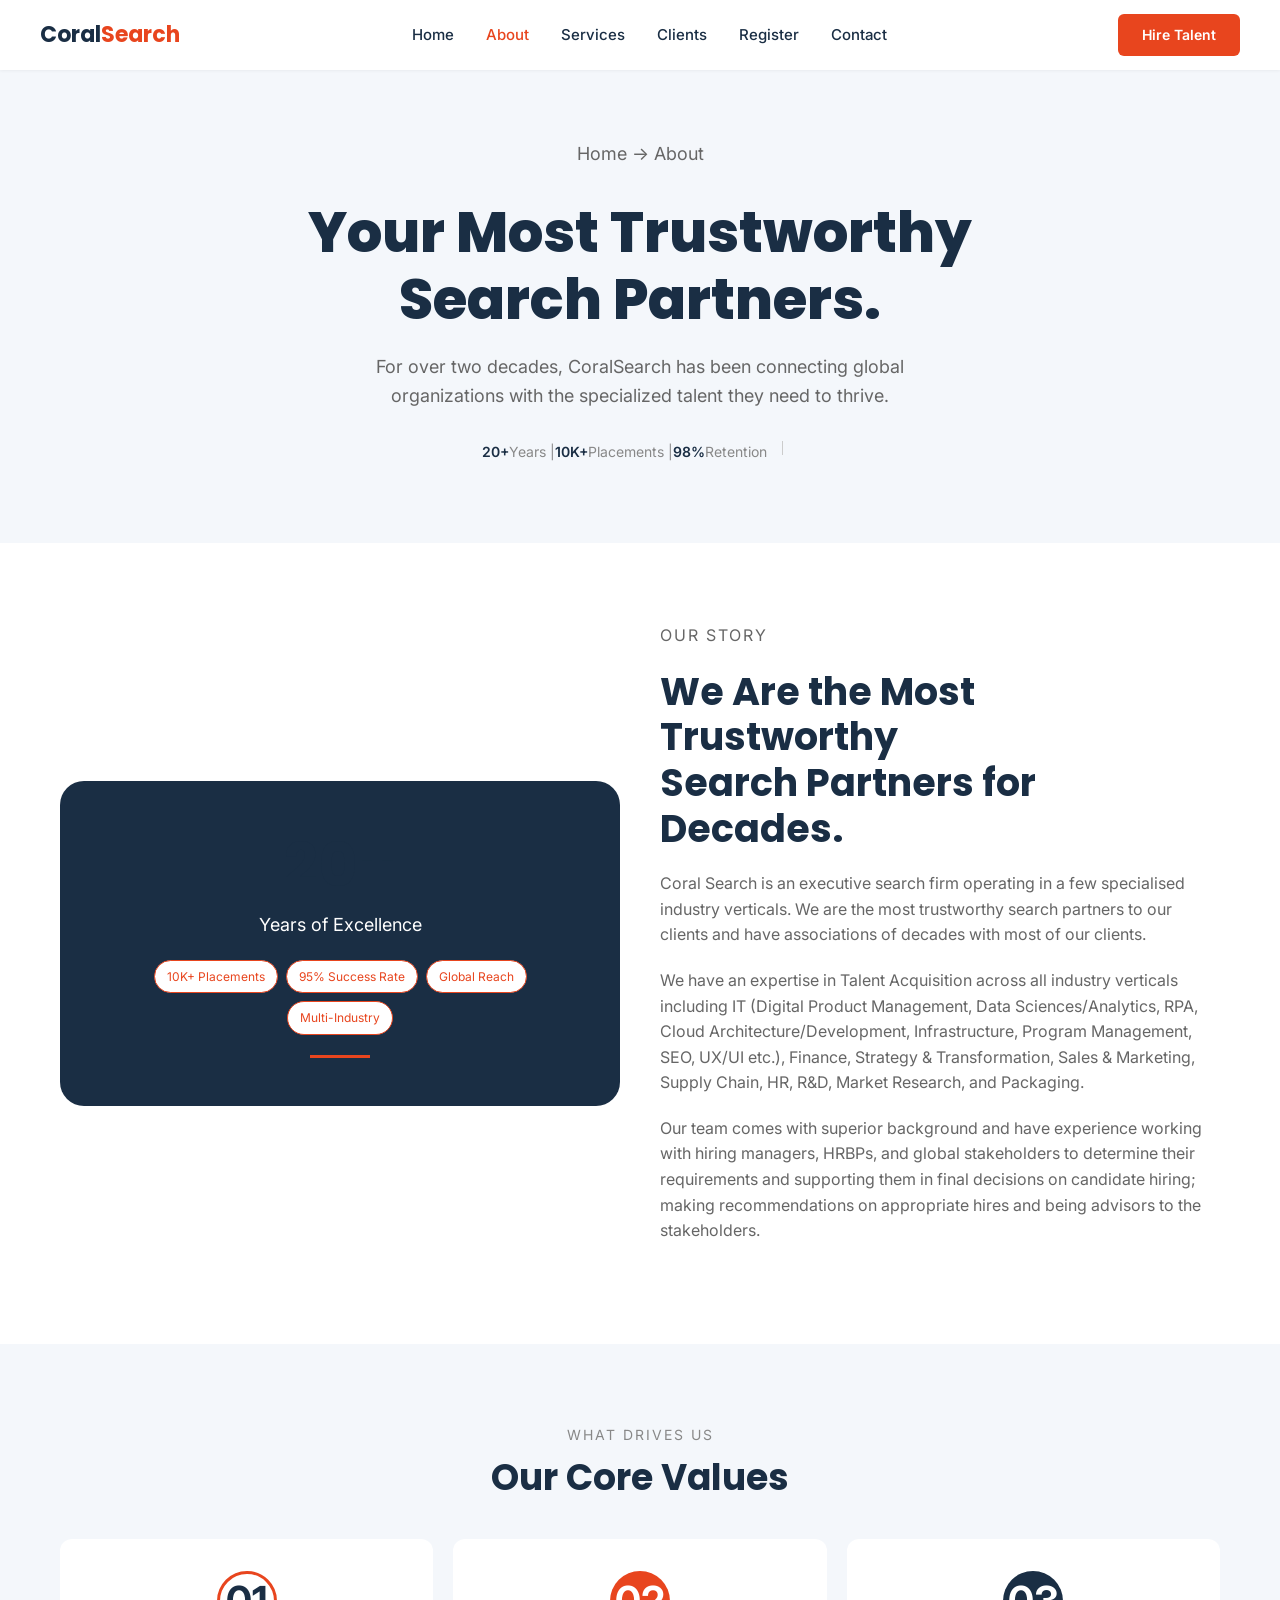
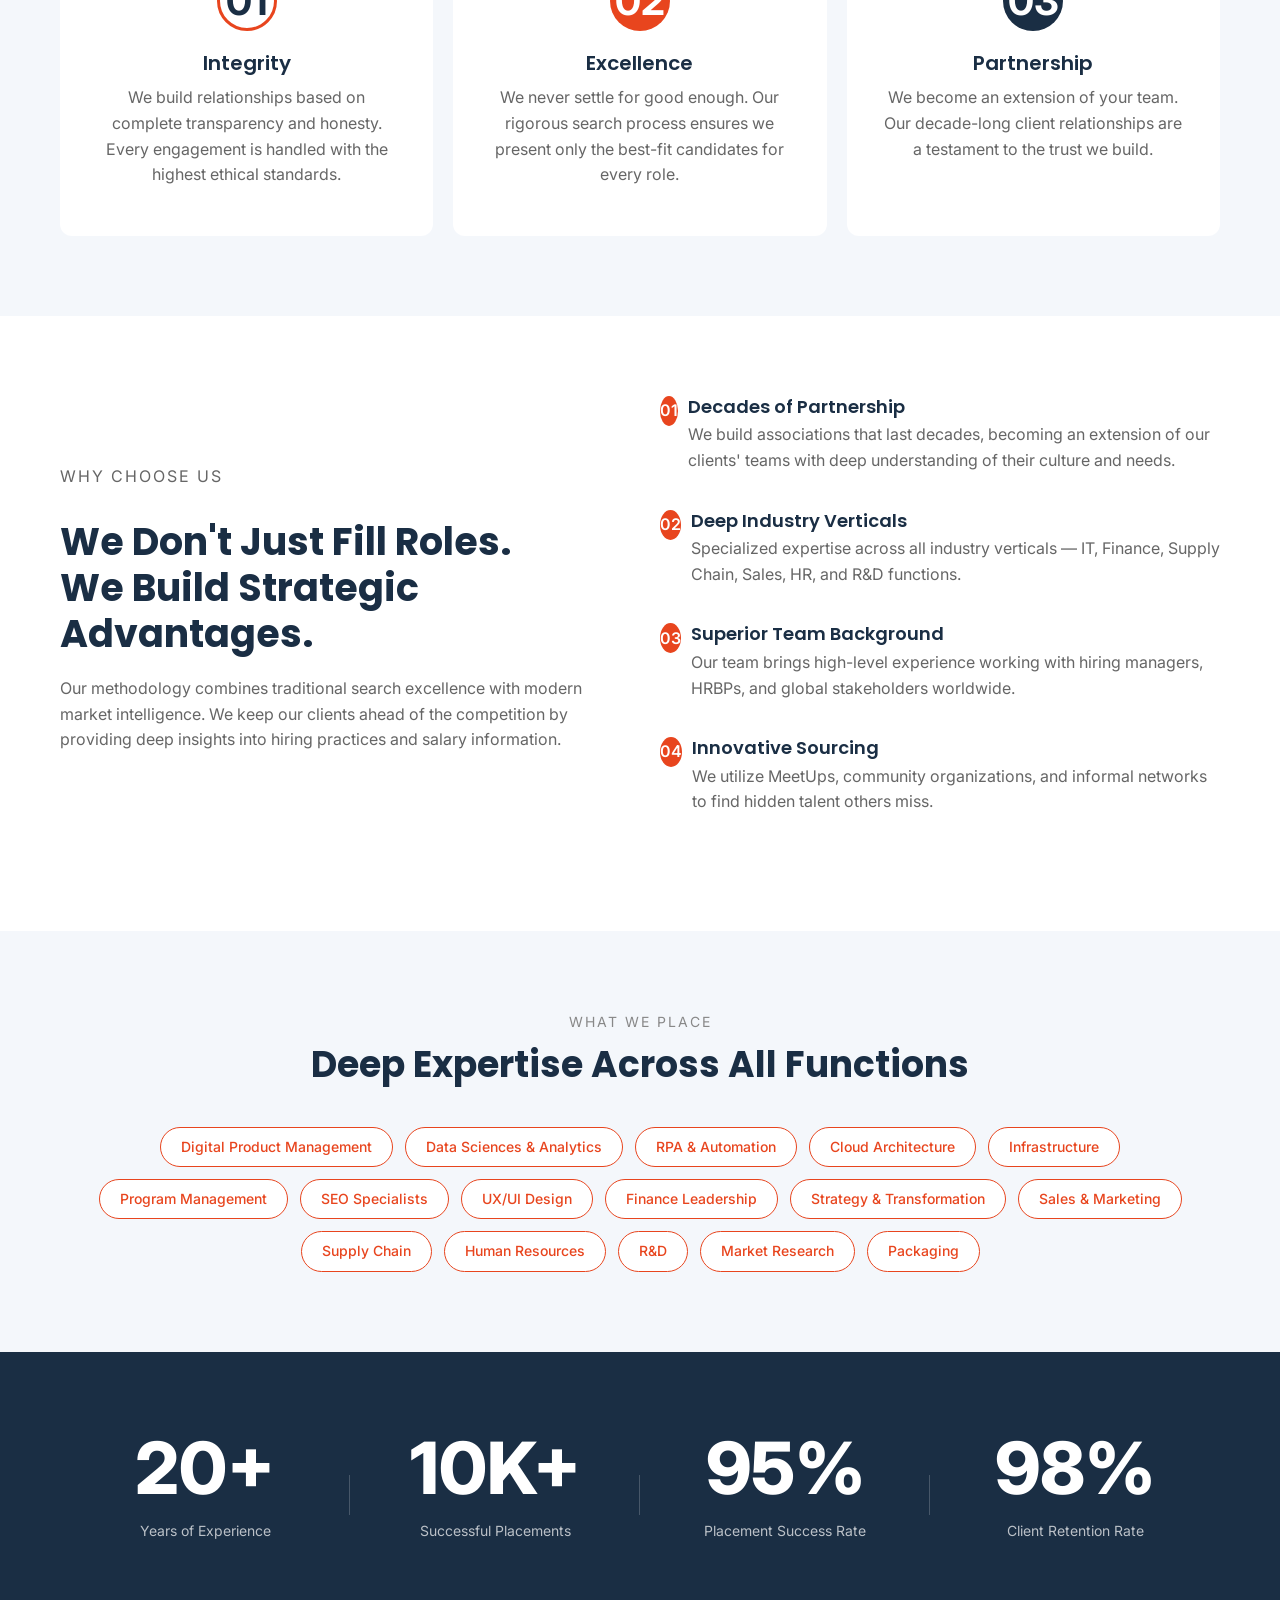
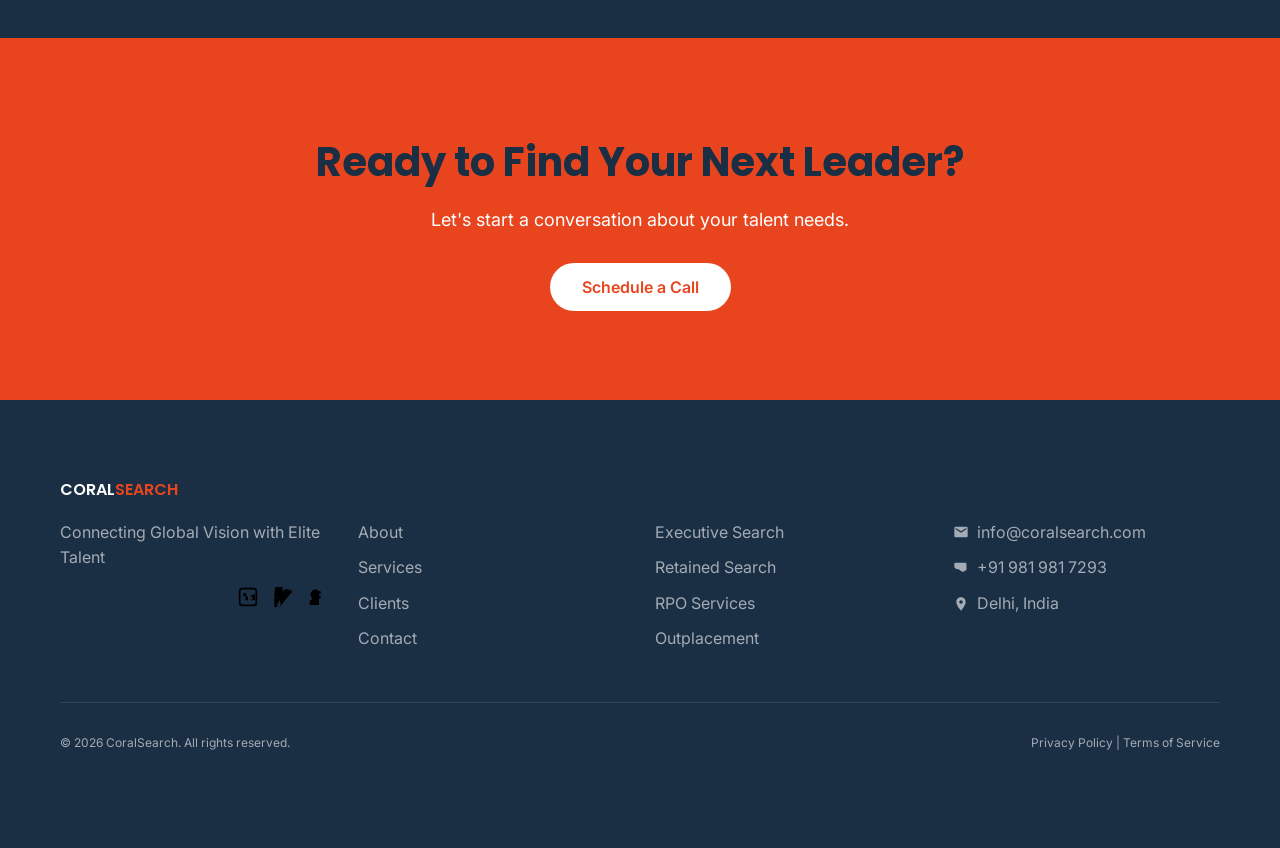
==== about.html @ 14ce647b "all pages complete" ====
<!DOCTYPE html>
<html lang="en">
<head>
  <meta charset="UTF-8">
  <meta name="viewport" content="width=device-width, initial-scale=1.0">
  <title>About Us | CoralSearch Executive Search</title>
  <meta name="description" content="Learn about CoralSearch — a premier executive search firm with 20+ years of experience connecting global organizations with elite talent.">

  <link rel="preconnect" href="https://fonts.googleapis.com">
  <link rel="preconnect" href="https://fonts.gstatic.com" crossorigin>
  <link href="https://fonts.googleapis.com/css2?family=Inter:wght@400;500;600&family=Poppins:wght@600;700&display=swap" rel="stylesheet">
  <link rel="stylesheet" href="assets/css/global.css">
  <link rel="stylesheet" href="assets/css/nav.css">

  <style>
    /* General Styles */
    body {
      font-family: 'Inter', sans-serif;
      color: #333;
      line-height: 1.6;
    }

    .container {
      max-width: 1200px;
      margin: 0 auto;
      padding: 0 20px;
    }

    /* Page Hero Styles */
    .page-hero {
      background-color: #F4F7FB;
      padding-top: 140px;
      padding-bottom: 80px;
      text-align: center;
    }

    .page-hero-breadcrumb {
      font-size: 14px;
      color: #888;
      margin-bottom: 20px;
    }

    .page-hero h1 {
      font-size: 56px;
      font-weight: 800;
      color: #1A2E44;
      margin-bottom: 20px;
      font-family: 'Poppins', sans-serif;
    }

    .page-hero p {
      font-size: 18px;
      color: #666;
      max-width: 600px;
      margin: 0 auto 30px;
    }

    .page-hero-stats {
      display: flex;
      justify-content: center;
      font-size: 14px;
      color: #888;
    }

    .page-hero-stats span {
      color: #1A2E44;
      font-weight: 600;
    }

    .page-hero-stats::before,
    .page-hero-stats::after {
      content: "";
      display: inline-block;
      width: 1px;
      height: 14px;
      background-color: #ccc;
      margin: 0 15px;
    }

    .page-hero-stats::before {
      content: none;
    }

    /* Our Story Section */
    .our-story-section {
      background-color: #fff;
      padding: 80px 0;
    }

    .our-story-grid {
      display: grid;
      grid-template-columns: 1fr 1fr;
      gap: 40px;
      align-items: center;
    }

    .our-story-visual-box {
      background-color: #1A2E44;
      border-radius: 24px;
      padding: 48px;
      color: #fff;
      text-align: center;
    }

    .our-story-visual-box h3 {
      font-size: 60px;
      font-weight: 700;
      margin-bottom: 10px;
    }

    .our-story-visual-box p {
      font-size: 18px;
      margin-bottom: 20px;
    }

    .our-story-stat-pills {
      display: flex;
      flex-wrap: wrap;
      gap: 8px;
      justify-content: center;
      margin-bottom: 20px;
    }

    .our-story-stat-pills span {
      background-color: #fff;
      border: 1px solid #E8451E;
      color: #E8451E;
      padding: 6px 12px;
      border-radius: 9999px;
      font-size: 12px;
    }

    .our-story-visual-box .accent-line {
      width: 60px;
      height: 3px;
      background-color: #E8451E;
      margin: 0 auto;
    }

    .our-story-text {
      text-align: left;
    }

    .our-story-text-label {
      font-size: 14px;
      color: #888;
      text-transform: uppercase;
      letter-spacing: 2px;
      margin-bottom: 10px;
    }

    .our-story-text h2 {
      font-size: 38px;
      font-weight: 700;
      color: #1A2E44;
      margin-bottom: 20px;
      font-family: 'Poppins', sans-serif;
    }

    .our-story-text p {
      font-size: 16px;
      color: #666;
      margin-bottom: 20px;
    }

    /* Our Values Section */
    .our-values-section {
      background-color: #F4F7FB;
      padding: 80px 0;
    }

    .our-values-label {
      font-size: 14px;
      color: #888;
      text-transform: uppercase;
      letter-spacing: 2px;
      margin-bottom: 10px;
      text-align: center;
    }

    .our-values-section h2 {
      font-size: 36px;
      font-weight: 700;
      color: #1A2E44;
      margin-bottom: 40px;
      text-align: center;
      font-family: 'Poppins', sans-serif;
    }

    .our-values-grid {
      display: grid;
      grid-template-columns: repeat(3, 1fr);
      gap: 20px;
    }

    .value-card {
      background-color: #fff;
      border-radius: 12px;
      padding: 32px;
      text-align: center;
      transition: border-left 0.2s ease, box-shadow 0.2s ease, transform 0.2s ease;
    }

    .value-card:hover {
      border-left: 3px solid #E8451E;
      box-shadow: 0 4px 8px rgba(0, 0, 0, 0.05);
      transform: translateY(-4px);
    }

    .value-card-icon {
      width: 60px;
      height: 60px;
      border-radius: 50%;
      margin: 0 auto 20px;
      font-size: 40px;
      font-weight: 700;
      display: flex;
      justify-content: center;
      align-items: center;
    }

    .value-card-icon.coral-border {
      border: 3px solid #E8451E;
      color: #1A2E44;
    }

    .value-card-icon.coral-bg {
      background-color: #E8451E;
      color: #fff;
    }

    .value-card-icon.navy-bg {
      background-color: #1A2E44;
      color: #fff;
    }

    .value-card h3 {
      font-size: 20px;
      color: #1A2E44;
      margin-bottom: 10px;
    }

    .value-card p {
      font-size: 16px;
      color: #666;
    }

    /* Why CoralSearch Section */
    .why-coralsearch-section {
      background-color: #fff;
      padding: 80px 0;
    }

    .why-coralsearch-grid {
      display: grid;
      grid-template-columns: 1fr 1fr;
      gap: 40px;
      align-items: center;
    }

    .why-coralsearch-left {
      text-align: left;
    }

    .why-coralsearch-left-label {
      font-size: 14px;
      color: #888;
      text-transform: uppercase;
      letter-spacing: 2px;
      margin-bottom: 10px;
    }

    .why-coralsearch-left h2 {
      font-size: 38px;
      font-weight: 700;
      color: #1A2E44;
      margin-bottom: 20px;
      font-family: 'Poppins', sans-serif;
    }

    .why-coralsearch-left p {
      font-size: 16px;
      color: #666;
      margin-bottom: 30px;
    }

    .why-coralsearch-right {
      text-align: left;
    }

    .why-coralsearch-point {
      display: flex;
      margin-bottom: 20px;
    }

    .why-coralsearch-point-icon {
      width: 30px;
      height: 30px;
      border-radius: 50%;
      background-color: #E8451E;
      color: #fff;
      font-size: 16px;
      font-weight: 600;
      display: flex;
      justify-content: center;
      align-items: center;
      margin-right: 10px;
    }

    .why-coralsearch-point h3 {
      font-size: 18px;
      color: #1A2E44;
      margin-bottom: 5px;
    }

    .why-coralsearch-point p {
      font-size: 16px;
      color: #666;
    }

    /* Expertise Areas Section */
    .expertise-areas-section {
      background-color: #F4F7FB;
      padding: 80px 0;
      text-align: center;
    }

    .expertise-areas-label {
      font-size: 14px;
      color: #888;
      text-transform: uppercase;
      letter-spacing: 2px;
      margin-bottom: 10px;
    }

    .expertise-areas-section h2 {
      font-size: 36px;
      font-weight: 700;
      color: #1A2E44;
      margin-bottom: 40px;
      font-family: 'Poppins', sans-serif;
    }

    .expertise-areas-tags {
      display: flex;
      flex-wrap: wrap;
      justify-content: center;
      gap: 12px;
    }

    .expertise-tag {
      background-color: #fff;
      border: 1px solid #E8451E;
      color: #E8451E;
      padding: 8px 20px;
      border-radius: 999px;
      font-size: 14px;
      font-weight: 500;
      transition: background-color 0.2s ease, color 0.2s ease;
    }

    .expertise-tag:hover {
      background-color: #E8451E;
      color: #fff;
    }

    /* Stats Banner Section */
    .stats-banner-section {
      background-color: #1A2E44;
      color: #fff;
      padding: 80px 0;
      text-align: center;
    }

    .stats-banner-grid {
      display: flex;
      justify-content: space-around;
      align-items: center;
    }

    .stats-banner-grid > div {
      flex: 1;
      text-align: center;
      position: relative;
    }

    .stats-banner-grid > div:not(:last-child)::after {
      content: "";
      position: absolute;
      top: 50%;
      right: 0;
      transform: translateY(-50%);
      width: 1px;
      height: 40px;
      background-color: rgba(255, 255, 255, 0.2);
    }

    .stats-banner-number {
      font-size: 72px;
      font-weight: 800;
      line-height: 1;
    }

    .stats-banner-label {
      font-size: 14px;
      opacity: 0.7;
    }

    /* CTA Section */
    .cta-section {
      background-color: #E8451E;
      color: #fff;
      padding: 100px 0;
      text-align: center;
    }

    .cta-section h2 {
      font-size: 40px;
      font-weight: 700;
      margin-bottom: 20px;
      font-family: 'Poppins', sans-serif;
    }

    .cta-section p {
      font-size: 18px;
      margin-bottom: 40px;
    }

    .cta-section a {
      background-color: #fff;
      color: #E8451E;
      padding: 14px 32px;
      border-radius: 9999px;
      font-weight: 600;
      text-decoration: none;
      transition: background-color 0.2s ease, color 0.2s ease;
    }

    .cta-section a:hover {
      background-color: #f0f0f0;
    }

    /* Footer Styles */
    .site-footer {
      background-color: #1A2E44;
      color: #fff;
      padding: 80px 0;
    }

    .footer-grid {
      display: grid;
      grid-template-columns: repeat(4, 1fr);
      gap: 30px;
    }

    .footer-col h3 {
      font-size: 16px;
      font-weight: 600;
      text-transform: uppercase;
      margin-bottom: 20px;
    }

    .footer-col ul {
      list-style: none;
      padding: 0;
    }

    .footer-col li {
      margin-bottom: 10px;
    }

    .footer-col a {
      color: rgba(255, 255, 255, 0.6);
      text-decoration: none;
      transition: color 0.2s ease;
    }

    .footer-col a:hover {
      color: #E8451E;
    }

    .footer-col p {
      color: rgba(255, 255, 255, 0.6);
    }

    .footer-col .contact-info {
      display: flex;
      align-items: center;
      margin-bottom: 10px;
    }

    .footer-col .contact-info svg {
      width: 16px;
      height: 16px;
      margin-right: 8px;
      fill: rgba(255, 255, 255, 0.6);
    }

    .footer-bottom {
      border-top: 1px solid rgba(255, 255, 255, 0.1);
      padding-top: 30px;
      margin-top: 40px;
      display: flex;
      justify-content: space-between;
      font-size: 12px;
      color: rgba(255, 255, 255, 0.6);
    }

    .footer-bottom a {
      color: rgba(255, 255, 255, 0.6);
      text-decoration: none;
      transition: color 0.2s ease;
    }

    .footer-bottom a:hover {
      color: #E8451E;
    }

    .social-icons {
      display: flex;
      justify-content: flex-end;
    }

    .social-icons a {
      margin-left: 15px;
      color: #fff;
      transition: color 0.2s ease;
    }

    .social-icons a:hover {
      color: #E8451E;
    }

    /* Responsive Styles */
    @media (max-width: 768px) {
      .page-hero h1 {
        font-size: 42px;
      }

      .our-story-grid {
        grid-template-columns: 1fr;
        text-align: center;
      }

      .our-values-grid {
        grid-template-columns: 1fr;
      }

      .why-coralsearch-grid {
        grid-template-columns: 1fr;
      }

      .footer-grid {
        grid-template-columns: 1fr;
      }

      .footer-bottom {
        flex-direction: column;
        text-align: center;
      }

      .social-icons {
        justify-content: center;
        margin-top: 20px;
      }
    }

    /* Utility Classes */
    .coral-text {
      color: #E8451E;
    }
  </style>
</head>
<body>

  <nav class="navbar">
    <a href="index.html" class="nav-logo">
      Coral<span>Search</span>
    </a>
    <button class="hamburger" aria-label="Toggle menu">
      <span></span><span></span><span></span>
    </button>
    <ul class="nav-links">
      <li><a href="index.html">Home</a></li>
      <li><a href="about.html" class="active">About</a></li>
      <li><a href="services.html">Services</a></li>
      <li><a href="clients.html">Clients</a></li>
      <li><a href="register.html">Register</a></li>
      <li><a href="contact.html">Contact</a></li>
    </ul>
    <a href="contact.html" class="nav-cta">Hire Talent</a>
  </nav>

  <section class="page-hero">
    <div class="container">
      <p class="page-hero-breadcrumb">Home → About</p>
      <h1>Your Most Trustworthy<br>Search Partners.</h1>
      <p>For over two decades, CoralSearch has been connecting global organizations with the specialized talent they need to thrive.</p>
      <div class="page-hero-stats">
        <span>20+</span> Years | <span>10K+</span> Placements | <span>98%</span> Retention
      </div>
    </div>
  </section>

  <section class="our-story-section">
    <div class="container">
      <div class="our-story-grid">
        <div class="our-story-visual-box">
          <h3>20+</h3>
          <p>Years of Excellence</p>
          <div class="our-story-stat-pills">
            <span>10K+ Placements</span>
            <span>95% Success Rate</span>
            <span>Global Reach</span>
            <span>Multi-Industry</span>
          </div>
          <div class="accent-line"></div>
        </div>
        <div class="our-story-text">
          <p class="our-story-text-label">Our Story</p>
          <h2>We Are the Most Trustworthy<br>Search Partners for Decades.</h2>
          <p>Coral Search is an executive search firm operating in a few specialised industry verticals. We are the most trustworthy search partners to our clients and have associations of decades with most of our clients.</p>
          <p>We have an expertise in Talent Acquisition across all industry verticals including IT (Digital Product Management, Data Sciences/Analytics, RPA, Cloud Architecture/Development, Infrastructure, Program Management, SEO, UX/UI etc.), Finance, Strategy & Transformation, Sales & Marketing, Supply Chain, HR, R&D, Market Research, and Packaging.</p>
          <p>Our team comes with superior background and have experience working with hiring managers, HRBPs, and global stakeholders to determine their requirements and supporting them in final decisions on candidate hiring; making recommendations on appropriate hires and being advisors to the stakeholders.</p>
        </div>
      </div>
    </div>
  </section>

  <section class="our-values-section">
    <div class="container">
      <p class="our-values-label">What Drives Us</p>
      <h2 style="font-family: 'Poppins', sans-serif;">Our Core Values</h2>
      <div class="our-values-grid">
        <div class="value-card">
          <div class="value-card-icon coral-border">01</div>
          <h3>Integrity</h3>
          <p>We build relationships based on complete transparency and honesty. Every engagement is handled with the highest ethical standards.</p>
        </div>
        <div class="value-card">
          <div class="value-card-icon coral-bg">02</div>
          <h3>Excellence</h3>
          <p>We never settle for good enough. Our rigorous search process ensures we present only the best-fit candidates for every role.</p>
        </div>
        <div class="value-card">
          <div class="value-card-icon navy-bg">03</div>
          <h3>Partnership</h3>
          <p>We become an extension of your team. Our decade-long client relationships are a testament to the trust we build.</p>
        </div>
      </div>
    </div>
  </section>

  <section class="why-coralsearch-section">
    <div class="container">
      <div class="why-coralsearch-grid">
        <div class="why-coralsearch-left">
          <p class="why-coralsearch-left-label">Why Choose Us</p>
          <h2 style="font-family: 'Poppins', sans-serif;">We Don't Just Fill Roles.<br>We Build Strategic Advantages.</h2>
          <p>Our methodology combines traditional search excellence with modern market intelligence. We keep our clients ahead of the competition by providing deep insights into hiring practices and salary information.</p>
        </div>
        <div class="why-coralsearch-right">
          <div class="why-coralsearch-point">
            <div class="why-coralsearch-point-icon">01</div>
            <div>
              <h3>Decades of Partnership</h3>
              <p>We build associations that last decades, becoming an extension of our clients' teams with deep understanding of their culture and needs.</p>
            </div>
          </div>
          <div class="why-coralsearch-point">
            <div class="why-coralsearch-point-icon">02</div>
            <div>
              <h3>Deep Industry Verticals</h3>
              <p>Specialized expertise across all industry verticals — IT, Finance, Supply Chain, Sales, HR, and R&D functions.</p>
            </div>
          </div>
          <div class="why-coralsearch-point">
            <div class="why-coralsearch-point-icon">03</div>
            <div>
              <h3>Superior Team Background</h3>
              <p>Our team brings high-level experience working with hiring managers, HRBPs, and global stakeholders worldwide.</p>
            </div>
          </div>
          <div class="why-coralsearch-point">
            <div class="why-coralsearch-point-icon">04</div>
            <div>
              <h3>Innovative Sourcing</h3>
              <p>We utilize MeetUps, community organizations, and informal networks to find hidden talent others miss.</p>
            </div>
          </div>
        </div>
      </div>
    </div>
  </section>

  <section class="expertise-areas-section">
    <div class="container">
      <p class="expertise-areas-label">What We Place</p>
      <h2 style="font-family: 'Poppins', sans-serif;">Deep Expertise Across All Functions</h2>
      <div class="expertise-areas-tags">
        <span class="expertise-tag">Digital Product Management</span>
        <span class="expertise-tag">Data Sciences & Analytics</span>
        <span class="expertise-tag">RPA & Automation</span>
        <span class="expertise-tag">Cloud Architecture</span>
        <span class="expertise-tag">Infrastructure</span>
        <span class="expertise-tag">Program Management</span>
        <span class="expertise-tag">SEO Specialists</span>
        <span class="expertise-tag">UX/UI Design</span>
        <span class="expertise-tag">Finance Leadership</span>
        <span class="expertise-tag">Strategy & Transformation</span>
        <span class="expertise-tag">Sales & Marketing</span>
        <span class="expertise-tag">Supply Chain</span>
        <span class="expertise-tag">Human Resources</span>
        <span class="expertise-tag">R&D</span>
        <span class="expertise-tag">Market Research</span>
        <span class="expertise-tag">Packaging</span>
      </div>
    </div>
  </section>

  <section class="stats-banner-section">
    <div class="container">
      <div class="stats-banner-grid">
        <div>
          <p class="stats-banner-number">20+</p>
          <p class="stats-banner-label">Years of Experience</p>
        </div>
        <div>
          <p class="stats-banner-number">10K+</p>
          <p class="stats-banner-label">Successful Placements</p>
        </div>
        <div>
          <p class="stats-banner-number">95%</p>
          <p class="stats-banner-label">Placement Success Rate</p>
        </div>
        <div>
          <p class="stats-banner-number">98%</p>
          <p class="stats-banner-label">Client Retention Rate</p>
        </div>
      </div>
    </div>
  </section>

  <section class="cta-section">
    <div class="container">
      <h2 style="font-family: 'Poppins', sans-serif;">Ready to Find Your Next Leader?</h2>
      <p>Let's start a conversation about your talent needs.</p>
      <a href="contact.html">Schedule a Call</a>
    </div>
  </section>

  <footer class="site-footer">
    <div class="container">
      <div class="footer-grid">
        <div class="footer-col">
          <h3 style="color: #fff;">
            Coral<span style="color: #E8451E;">Search</span>
          </h3>
          <p style="color: rgba(255, 255, 255, 0.6);">Connecting Global Vision with Elite Talent</p>
          <div class="social-icons">
            <a href="#" aria-label="LinkedIn"><svg xmlns="http://www.w3.org/2000/svg" viewBox="0 0 24 24" width="20" height="20"><path d="M19 3a2 2 0 0 1 2 2v14a2 2 0 0 1-2 2H5a2 2 0 0 1-2-2V5a2 2 0 0 1 2-2h14m0-2H5a4 4 0 0 0-4 4v14a4 4 0 0 0 4 4h14a4 4 0 0 0 4-4V5a4 4 0 0 0-4-4z"/><path d="M8 11a2 2 0 1 1 0-4 2 2 0 0 1 0 4zM12 16v-5H9v5h3zm4 0v-3c0-.53.22-.79.65-.79a.84.84 0 0 1 .73.79v3h3V9h-3v1c0-.56-.22-.79-.65-.79a.84.84 0 0 1-.73.79v5h-3z"/></svg></a>
            <a href="#" aria-label="Twitter"><svg xmlns="http://www.w3.org/2000/svg" viewBox="0 0 24 24" width="20" height="20"><path d="M23.643 4.937c-.835.37-1.732.62-2.675.733.962-.576 1.664-1.485 2.033-2.53-.936.555-1.956.959-3.026 1.175-.884-.945-2.164-1.542-3.59-1.542-2.672 0-4.867 2.195-4.867 4.866 0 .38.044.746.124 1.094-4.04-203-7.625-2.135-10.034-1.06.33 578.512 1.674 2.14 4.218 4.421 2.224 4.522 4.694 5.834-1.037-.031-2.008-.317-2.783-.643 0 0 0 0 0 0 .393 4.92 1.36 6.466 3.382-1.169-.023-2.258-.429-3.234-.877.324 1.017 1.26 1.754 2.366 1.773-.957.754-2.175 1.163-3.48 1.163-.223 0-.443-.013-.662-.039 1.215.98 2.67 1.551 4.287 1.551 5.144 0 7.953-4.256 7.953-7.954 0-.121-.234-.241-.34-.367.49-.355.916-.793 1.249-1.293z"/></svg></a>
            <a href="#" aria-label="Facebook"><svg xmlns="http://www.w3.org/2000/svg" viewBox="0 0 24 24" width="20" height="20"><path d="M9.197 21.5h4v-8.01h1.797l.303-2.99h-2.1V8.5a.5.5 0 0 1 .5-.5h1.5v-2.99h-2.147A5.417 5.417 0 0 0 4.5 12.56v2.94h-2.343V21.5h4.84z"/></svg></a>
          </div>
        </div>

        <div class="footer-col">
          <h3>Company</h3>
          <ul>
            <li><a href="about.html">About</a></li>
            <li><a href="services.html">Services</a></li>
            <li><a href="clients.html">Clients</a></li>
            <li><a href="contact.html">Contact</a></li>
          </ul>
        </div>

        <div class="footer-col">
          <h3>Services</h3>
          <ul>
            <li><a href="#">Executive Search</a></li>
            <li><a href="#">Retained Search</a></li>
            <li><a href="#">RPO Services</a></li>
            <li><a href="#">Outplacement</a></li>
          </ul>
        </div>

        <div class="footer-col">
          <h3>Get In Touch</h3>
          <p class="contact-info">
            <svg xmlns="http://www.w3.org/2000/svg" viewBox="0 0 24 24"><path d="M20 4H4c-1.1 0-1.99.9-1.99 2L2 18c0 1.1.9 2 2 2h16c1.1 0 2-.9 2-2V6c0-1.1-.9-2-2-2zm0 4l-8 5-8-5V6l8 5 8-5v2z"/></svg>
            <a href="mailto:info@coralsearch.com">info@coralsearch.com</a>
          </p>
          <p class="contact-info">
            <svg xmlns="http://www.w3.org/2000/svg" viewBox="0 0 24 24"><path d="M6.62 10.79c1.44 2.57 3.9 4.9 6.61 6.35 1.22.6 2.74.54 3.9-.16l2.26-1.48c.53-.35.85-.92.85-1.54V6c0-1.1-.9-2-2-2H4c-1.1 0-2 .9-2 2v4.38c0 .62.32 1.19.85 1.54l2.26 1.48c1.16.76 2.68.82 3.9.16z"/></svg>
            +91 981 981 7293
          </p>
          <p class="contact-info">
            <svg xmlns="http://www.w3.org/2000/svg" viewBox="0 0 24 24"><path d="M12 2C8.13 2 5 5.13 5 9c0 5.25 7 13 7 13s7-7.75 7-13c0-3.87-3.13-7-7-7zm0 9.5c-1.38 0-2.5-1.12-2.5-2.5s1.12-2.5 2.5-2.5 2.5 1.12 2.5 2.5-1.12 2.5-2.5 2.5z"/></svg>
            Delhi, India
          </p>
        </div>
      </div>

      <div class="footer-bottom">
        <p>&copy; <span id="year"></span> CoralSearch. All rights reserved.</p>
        <div>
          <a href="#">Privacy Policy</a> | <a href="#">Terms of Service</a>
        </div>
      </div>
    </div>
  </footer>

  <script src="assets/js/nav.js"></script>
  <script>
    // Nav scroll effect
    window.addEventListener('scroll', () => {
      const nav = document.querySelector('.navbar');
      if (window.scrollY > 50) {
        nav.style.background = '#fff';
        nav.style.boxShadow = '0 2px 20px rgba(0,0,0,0.08)';
      } else {
        nav.style.background = '#fff';
        nav.style.boxShadow = '0 1px 3px rgba(0,0,0,0.05)';
      }
    });
    // Footer year
    document.getElementById('year').textContent = 
      new Date().getFullYear();
  </script>

</body>
</html>
---- assets/css/global.css ----
/* Google Fonts Import */
@import url('https://fonts.googleapis.com/css2?family=Inter:wght@400;500;600&family=Poppins:wght@400;500;600;700&display=swap');

/* CSS Custom Properties */
:root {
  --color-primary: #E8451E;
  --color-secondary: #1A2E44;
  --color-background-light: #F4F7FB;
  --color-white: #FFFFFF;
  --color-dark-text: #1A2E44;

  --font-family-body: 'Inter', sans-serif;
  --font-family-headings: 'Poppins', sans-serif;

  --spacing-4: 4px;
  --spacing-8: 8px;
  --spacing-16: 16px;
  --spacing-24: 24px;
  --spacing-32: 32px;
  --spacing-48: 48px;
  --spacing-64: 64px;

  --border-radius-4: 4px;
  --border-radius-8: 8px;
  --border-radius-16: 16px;
  --border-radius-999: 999px;

  --box-shadow-soft: 0px 2px 4px rgba(0, 0, 0, 0.1);
  --box-shadow-medium: 0px 4px 8px rgba(0, 0, 0, 0.15);
}

/* CSS Reset */
*,
*::before,
*::after {
  margin: 0;
  padding: 0;
  box-sizing: border-box;
}

ul,
ol {
  list-style: none;
}

/* Base Typography Styles */
body {
  font-family: var(--font-family-body);
  font-size: 16px;
  line-height: 1.5;
  color: var(--color-dark-text);
  background-color: var(--color-background-light);
}

h1,
h2,
h3,
h4 {
  font-family: var(--font-family-headings);
  color: var(--color-dark-text);
  font-weight: 600;
  line-height: 1.2;
}

h1 {
  font-size: 3rem;
}

h2 {
  font-size: 2.5rem;
}

h3 {
  font-size: 2rem;
}

h4 {
  font-size: 1.5rem;
}

p {
  margin-bottom: var(--spacing-16);
}

a {
  color: var(--color-primary);
  text-decoration: none;
}

a:hover {
  text-decoration: underline;
}

small {
  font-size: 0.8rem;
}

/* Utility Classes */
.container {
  max-width: 1200px;
  margin: 0 auto;
  padding: 0 var(--spacing-16);
}

.section-padding {
  padding: 80px 0;
}

.btn-primary {
  background-color: var(--color-primary);
  color: var(--color-white);
  border: none;
  padding: var(--spacing-16) var(--spacing-32);
  border-radius: var(--border-radius-8);
  cursor: pointer;
  transition: background-color 0.2s ease-in-out;
  font-family: var(--font-family-headings);
  font-weight: 500;
}

.btn-primary:hover {
  background-color: #cc3a18;
}

.btn-secondary {
  background-color: var(--color-secondary);
  color: var(--color-white);
  border: none;
  padding: var(--spacing-16) var(--spacing-32);
  border-radius: var(--border-radius-8);
  cursor: pointer;
  transition: background-color 0.2s ease-in-out;
  font-family: var(--font-family-headings);
  font-weight: 500;
}

.btn-secondary:hover {
  background-color: #142436;
}

.btn-outline {
  background-color: transparent;
  color: var(--color-primary);
  border: 2px solid var(--color-primary);
  padding: var(--spacing-16) var(--spacing-32);
  border-radius: var(--border-radius-8);
  cursor: pointer;
  transition: background-color 0.2s ease-in-out, color 0.2s ease-in-out;
  font-family: var(--font-family-headings);
  font-weight: 500;
}

.btn-outline:hover {
  background-color: var(--color-primary);
  color: var(--color-white);
}

.text-center {
  text-align: center;
}

.flex-center {
  display: flex;
  justify-content: center;
  align-items: center;
}

/* Card Class */
.card {
  background-color: var(--color-white);
  border-radius: var(--border-radius-8);
  box-shadow: var(--box-shadow-soft);
  padding: var(--spacing-24);
  transition: transform 0.2s ease-in-out, box-shadow 0.2s ease-in-out;
}

.card:hover {
  transform: translateY(-4px);
  box-shadow: var(--box-shadow-medium);
}

/* Media Query for Mobile */
@media (max-width: 768px) {
  h1 {
    font-size: 2.5rem;
  }

  h2 {
    font-size: 2rem;
  }

  h3 {
    font-size: 1.75rem;
  }

  h4 {
    font-size: 1.25rem;
  }

  .section-padding {
    padding: 40px 0;
  }
}
---- assets/css/nav.css ----
.navbar {
  display: flex;
  justify-content: space-between;
  align-items: center;
  position: fixed;
  top: 0;
  left: 0;
  width: 100%;
  z-index: 1000;
  height: 70px;
  background-color: #fff;
  padding: 0 40px;
}

.nav-logo {
  color: #1A2E44;
  font-size: 22px;
  font-weight: bold;
  font-family: 'Poppins', sans-serif;
  text-decoration: none;
  flex-shrink: 0;
}

.nav-logo span {
  color: #E8451E;
}

.nav-links {
  flex-grow: 1;
  display: flex;
  list-style: none;
  justify-content: center;
  gap: 32px;
  margin: 0;
  padding: 0;
}

.nav-links a {
  color: #1A2E44;
  text-decoration: none;
  font-size: 15px;
  font-weight: 500;
  transition: color 0.2s ease;
}

.nav-links a:hover {
  color: #E8451E;
}

.nav-links a.active {
  color: #E8451E;
}

.nav-cta {
  background-color: #E8451E;
  color: #fff;
  text-decoration: none;
  padding: 10px 24px;
  border-radius: 6px;
  font-weight: 600;
  font-size: 14px;
  flex-shrink: 0;
  transition: background-color 0.2s ease;
  white-space: nowrap;
}

.nav-cta:hover {
  background-color: #c73a18;
}

.hamburger {
  display: none;
}

@media (max-width: 768px) {
  .hamburger {
    display: block;
  }

  .nav-links,
  .nav-cta {
    display: none;
  }

  .nav-links.nav-open {
    display: flex;
    flex-direction: column;
    position: absolute;
    top: 70px;
    left: 0;
    width: 100%;
    background-color: #fff;
    padding: 20px;
    align-items: center;
  }

  .nav-links.nav-open li {
    margin-bottom: 15px;
  }
}
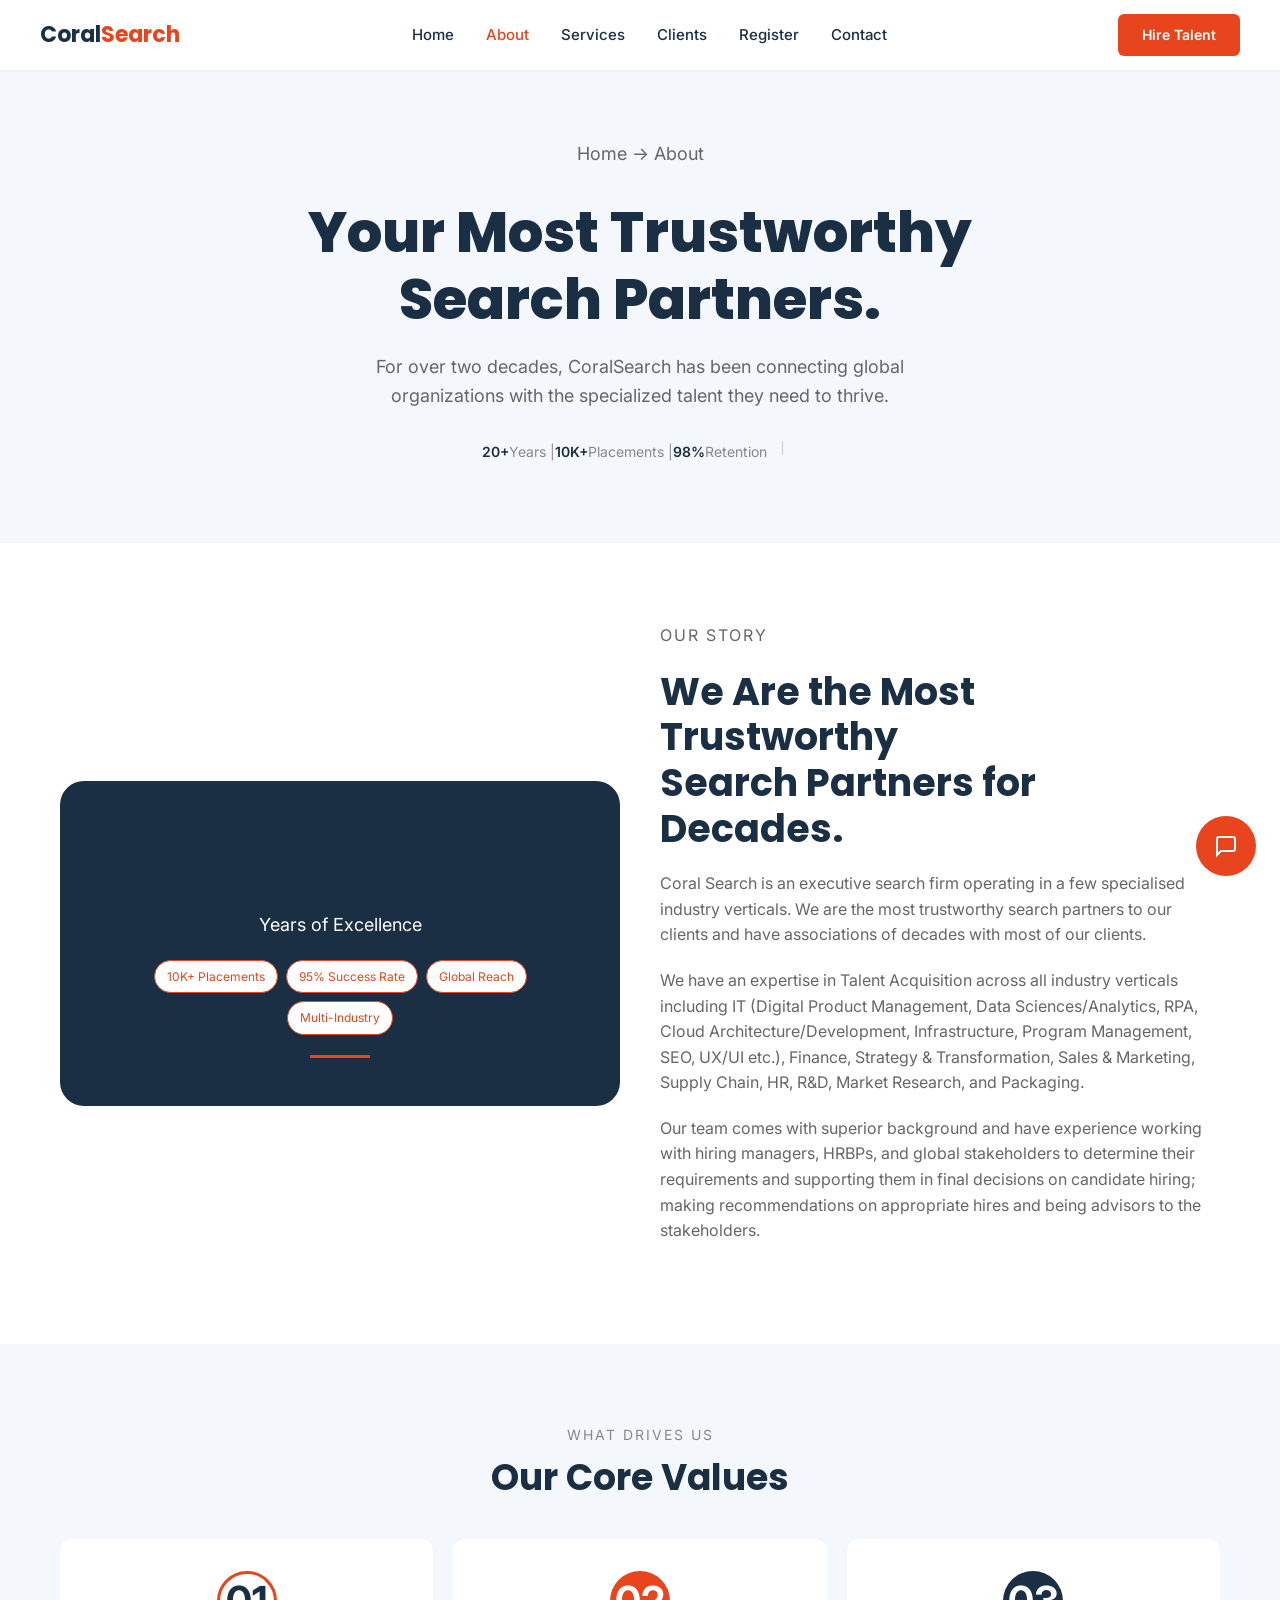
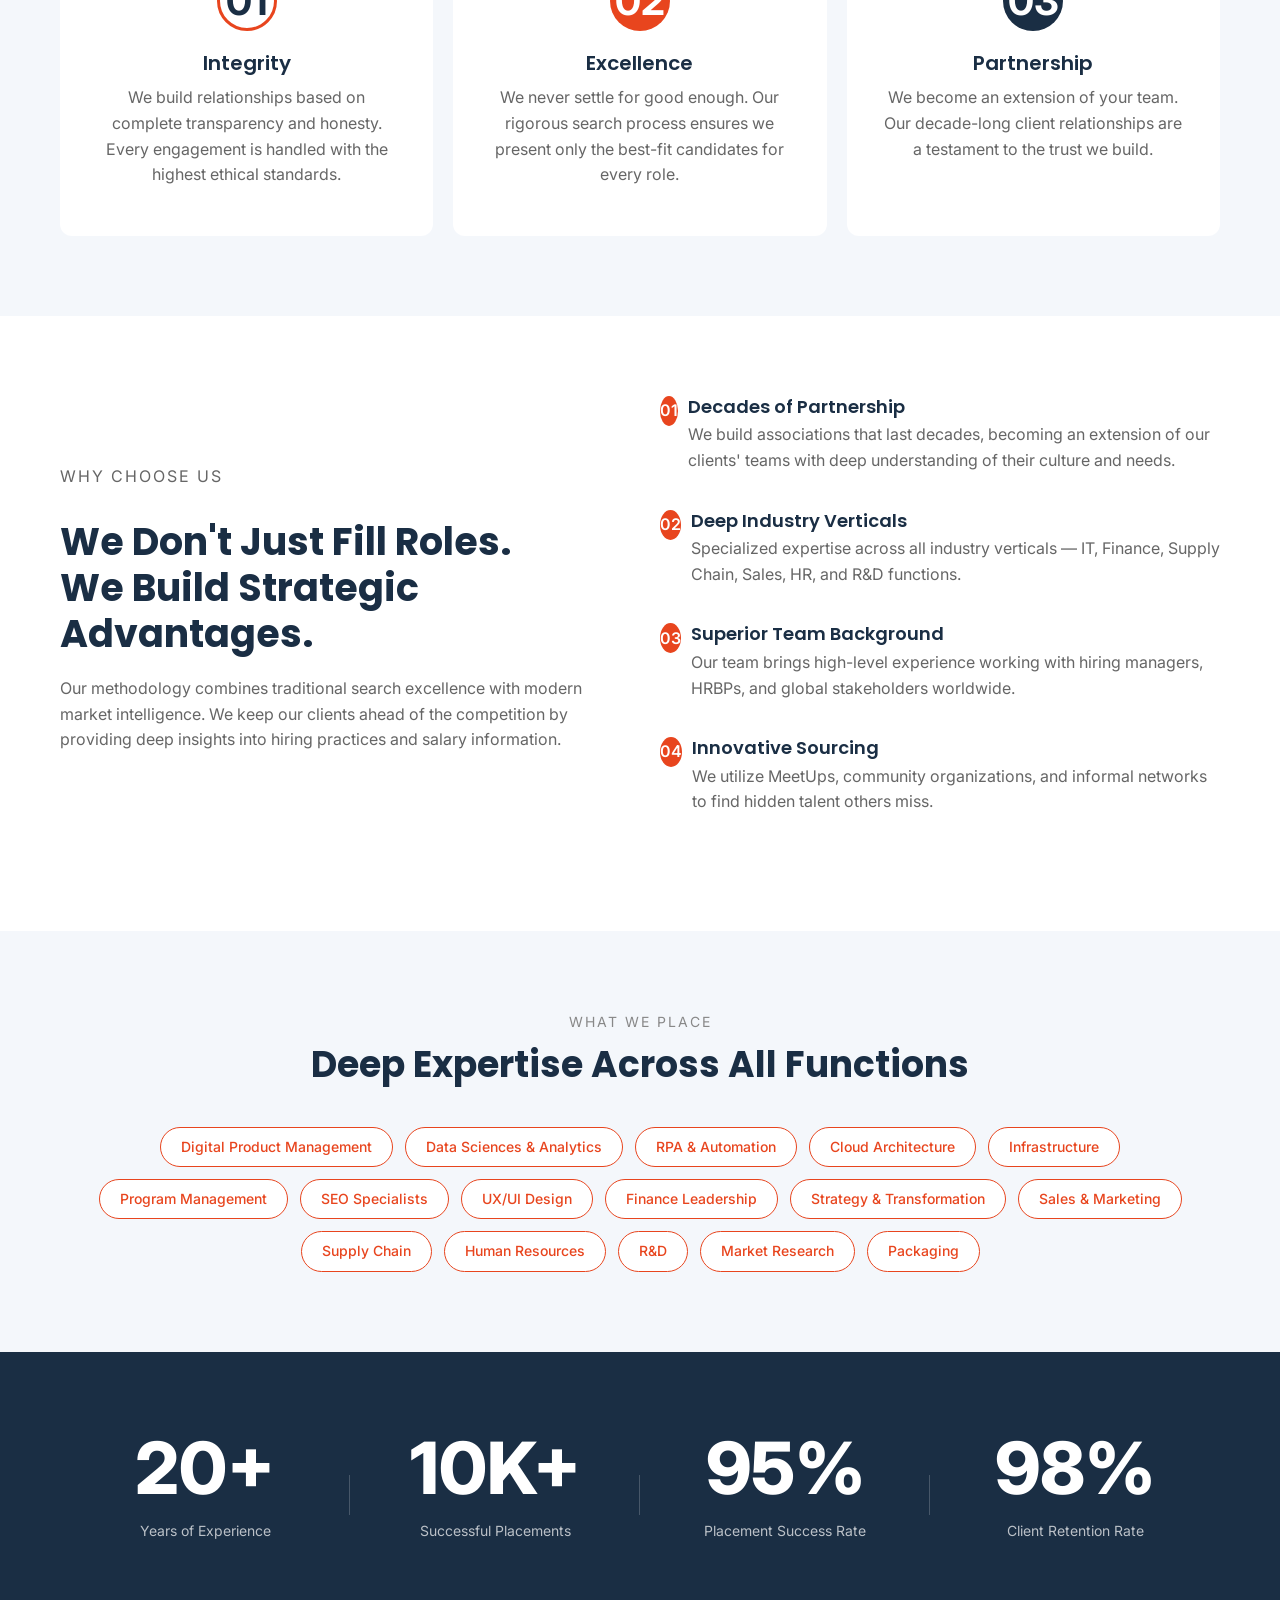
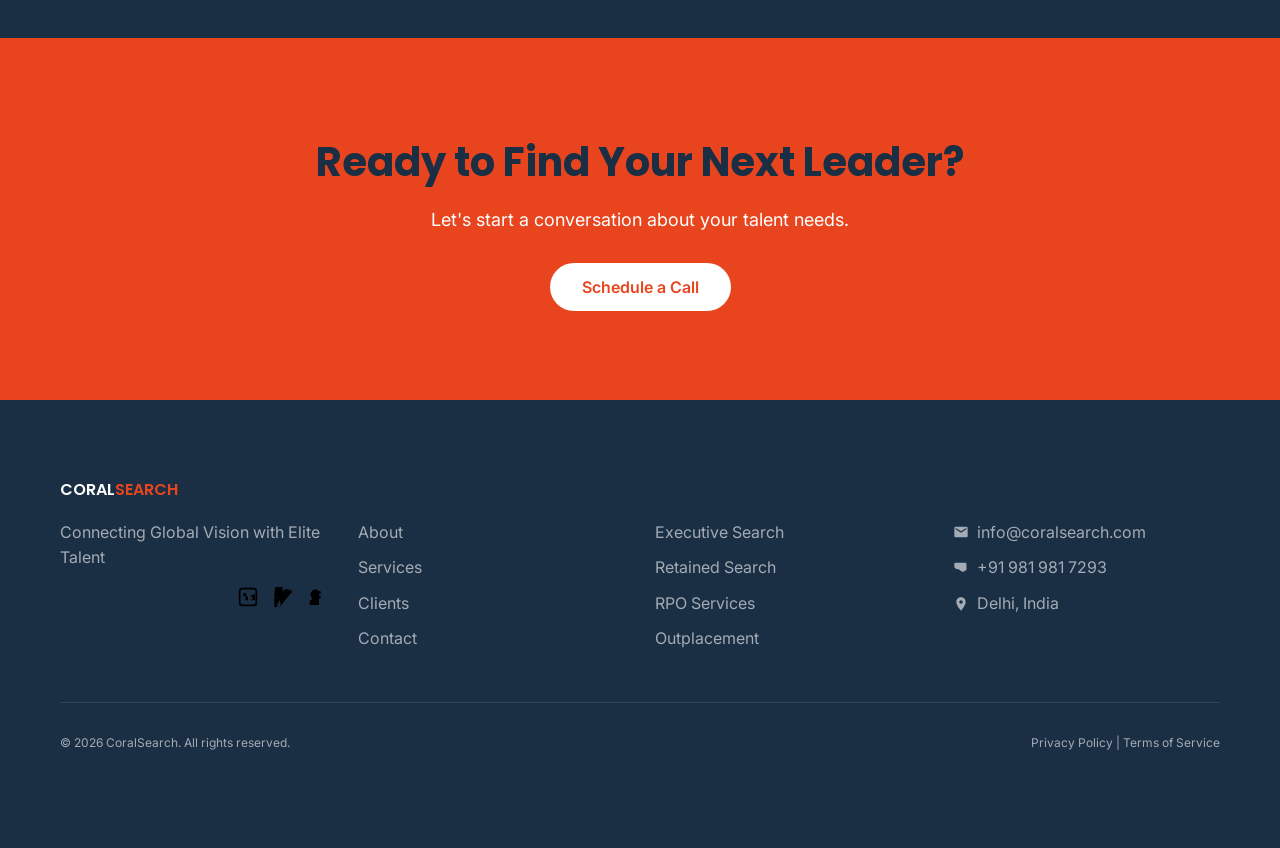
==== commit d42b3aa9: "Add SEO files and other pending changes - ready for deployment" ====
--- a/about.html
+++ b/about.html
@@ -828,5 +828,8 @@
       new Date().getFullYear();
   </script>
 
+  <link rel="stylesheet" href="assets/css/chatbot.css">
+<script src="assets/js/chatbot.js"></script>
+
 </body>
 </html>
--- a/assets/css/chatbot.css
+++ b/assets/css/chatbot.css
@@ -0,0 +1,276 @@
+/* assets/css/chatbot.css */
+
+/* Toggle Button */
+.chat-toggle {
+  position: fixed;
+  bottom: 24px;
+  right: 24px;
+  z-index: 9999;
+  width: 60px;
+  height: 60px;
+  border-radius: 50%;
+  background-color: #E8451E;
+  color: #fff;
+  border: none;
+  cursor: pointer;
+  transition: background-color 0.2s ease, transform 0.2s ease;
+  display: flex;
+  justify-content: center;
+  align-items: center;
+}
+
+.chat-toggle:hover {
+  background-color: #c73a18;
+  transform: scale(1.05);
+}
+
+/* Chat Window */
+.chat-window {
+  position: fixed;
+  bottom: 100px;
+  right: 24px;
+  width: 380px;
+  height: 520px;
+  background-color: #fff;
+  border-radius: 24px;
+  box-shadow: 0 20px 60px rgba(0, 0, 0, 0.15);
+  z-index: 9998;
+  display: none;
+  flex-direction: column;
+  animation: slideUp 0.3s ease forwards;
+}
+
+@keyframes slideUp {
+  from {
+    transform: translateY(50px);
+    opacity: 0;
+  }
+  to {
+    transform: translateY(0);
+    opacity: 1;
+  }
+}
+
+/* Chat Header */
+.chat-header {
+  background-color: #E8451E;
+  height: 70px;
+  padding: 0 20px;
+  display: flex;
+  align-items: center;
+  gap: 12px;
+  border-radius: 24px 24px 0 0;
+}
+
+.chat-avatar {
+  width: 36px;
+  height: 36px;
+  border-radius: 50%;
+  background-color: #fff;
+  color: #E8451E;
+  display: flex;
+  justify-content: center;
+  align-items: center;
+  font-weight: bold;
+}
+
+.chat-header-info {
+  flex: 1;
+}
+
+.chat-title {
+  font-size: 16px;
+  font-weight: bold;
+  color: #fff;
+}
+
+.chat-subtitle {
+  font-size: 12px;
+  color: #fff;
+}
+
+.chat-close {
+  background: none;
+  border: none;
+  color: #fff;
+  font-size: 20px;
+  cursor: pointer;
+  transition: opacity 0.2s ease;
+}
+
+.chat-close:hover {
+  opacity: 0.7;
+}
+
+/* Messages Area */
+.messages-area {
+  flex: 1;
+  overflow-y: auto;
+  padding: 16px;
+  display: flex;
+  flex-direction: column;
+  gap: 12px;
+}
+
+.messages-area::-webkit-scrollbar {
+  width: 5px;
+}
+
+.messages-area::-webkit-scrollbar-thumb {
+  background-color: #E8451E;
+  border-radius: 5px;
+}
+
+/* Message Bubbles */
+.message {
+  display: flex;
+  flex-direction: column;
+}
+
+.message .bubble {
+  max-width: 75%;
+  padding: 10px 14px;
+  border-radius: 18px;
+  word-break: break-word;
+}
+
+.message.user-message {
+  align-items: flex-end;
+}
+
+.message.user-message .bubble {
+  background-color: #E8451E;
+  color: #fff;
+  border-radius: 18px 18px 4px 18px;
+}
+
+.message.bot-message {
+  align-items: flex-start;
+}
+
+.message.bot-message .bubble {
+  background-color: #F4F7FB;
+  color: #1A2E44;
+  border-radius: 18px 18px 18px 4px;
+  max-width: 85%;
+}
+
+/* Timestamp */
+.msg-time {
+  font-size: 11px;
+  color: #999;
+  margin-top: 3px;
+}
+
+.time-right {
+  text-align: right;
+}
+
+/* Typing Indicator */
+.typing-bubble {
+  display: flex;
+  align-items: center;
+  padding: 10px 14px;
+  background-color: #F4F7FB;
+  border-radius: 18px 18px 18px 4px;
+}
+
+.typing-bubble .dot {
+  width: 6px;
+  height: 6px;
+  border-radius: 50%;
+  background-color: #1A2E44;
+  margin-right: 4px;
+  animation: bounce 0.6s infinite alternate;
+}
+
+.typing-bubble .dot:nth-child(2) {
+  animation-delay: 0.15s;
+}
+
+.typing-bubble .dot:nth-child(3) {
+  animation-delay: 0.3s;
+}
+
+@keyframes bounce {
+  to {
+    transform: translateY(-5px);
+  }
+}
+
+/* Quick Reply Buttons */
+.quick-replies {
+  display: flex;
+  flex-wrap: wrap;
+  gap: 8px;
+  margin-top: 10px;
+}
+
+.quick-reply {
+  background-color: #fff;
+  border: 1px solid #E8451E;
+  color: #E8451E;
+  padding: 6px 14px;
+  border-radius: 999px;
+  font-size: 13px;
+  cursor: pointer;
+  transition: background-color 0.2s ease, color 0.2s ease;
+}
+
+.quick-reply:hover {
+  background-color: #E8451E;
+  color: #fff;
+}
+
+/* Input Area */
+.chat-input-area {
+  border-top: 1px solid #eee;
+  padding: 12px 16px;
+  display: flex;
+  gap: 8px;
+}
+
+.chat-input {
+  flex: 1;
+  border: 1.5px solid #eee;
+  border-radius: 999px;
+  padding: 10px 16px;
+  outline: none;
+  transition: border-color 0.2s ease;
+}
+
+.chat-input:focus {
+  border-color: #E8451E;
+}
+
+.send-btn {
+  width: 40px;
+  height: 40px;
+  border-radius: 50%;
+  background-color: #E8451E;
+  color: #fff;
+  border: none;
+  cursor: pointer;
+  transition: background-color 0.2s ease;
+  display: flex;
+  justify-content: center;
+  align-items: center;
+}
+
+.send-btn:hover {
+  background-color: #c73a18;
+}
+
+/* Mobile Styles */
+@media (max-width: 768px) {
+  .chat-window {
+    position: fixed;
+    top: 0;
+    left: 0;
+    right: 0;
+    bottom: 0;
+    width: 100%;
+    height: 100%;
+    border-radius: 0;
+  }
+}
